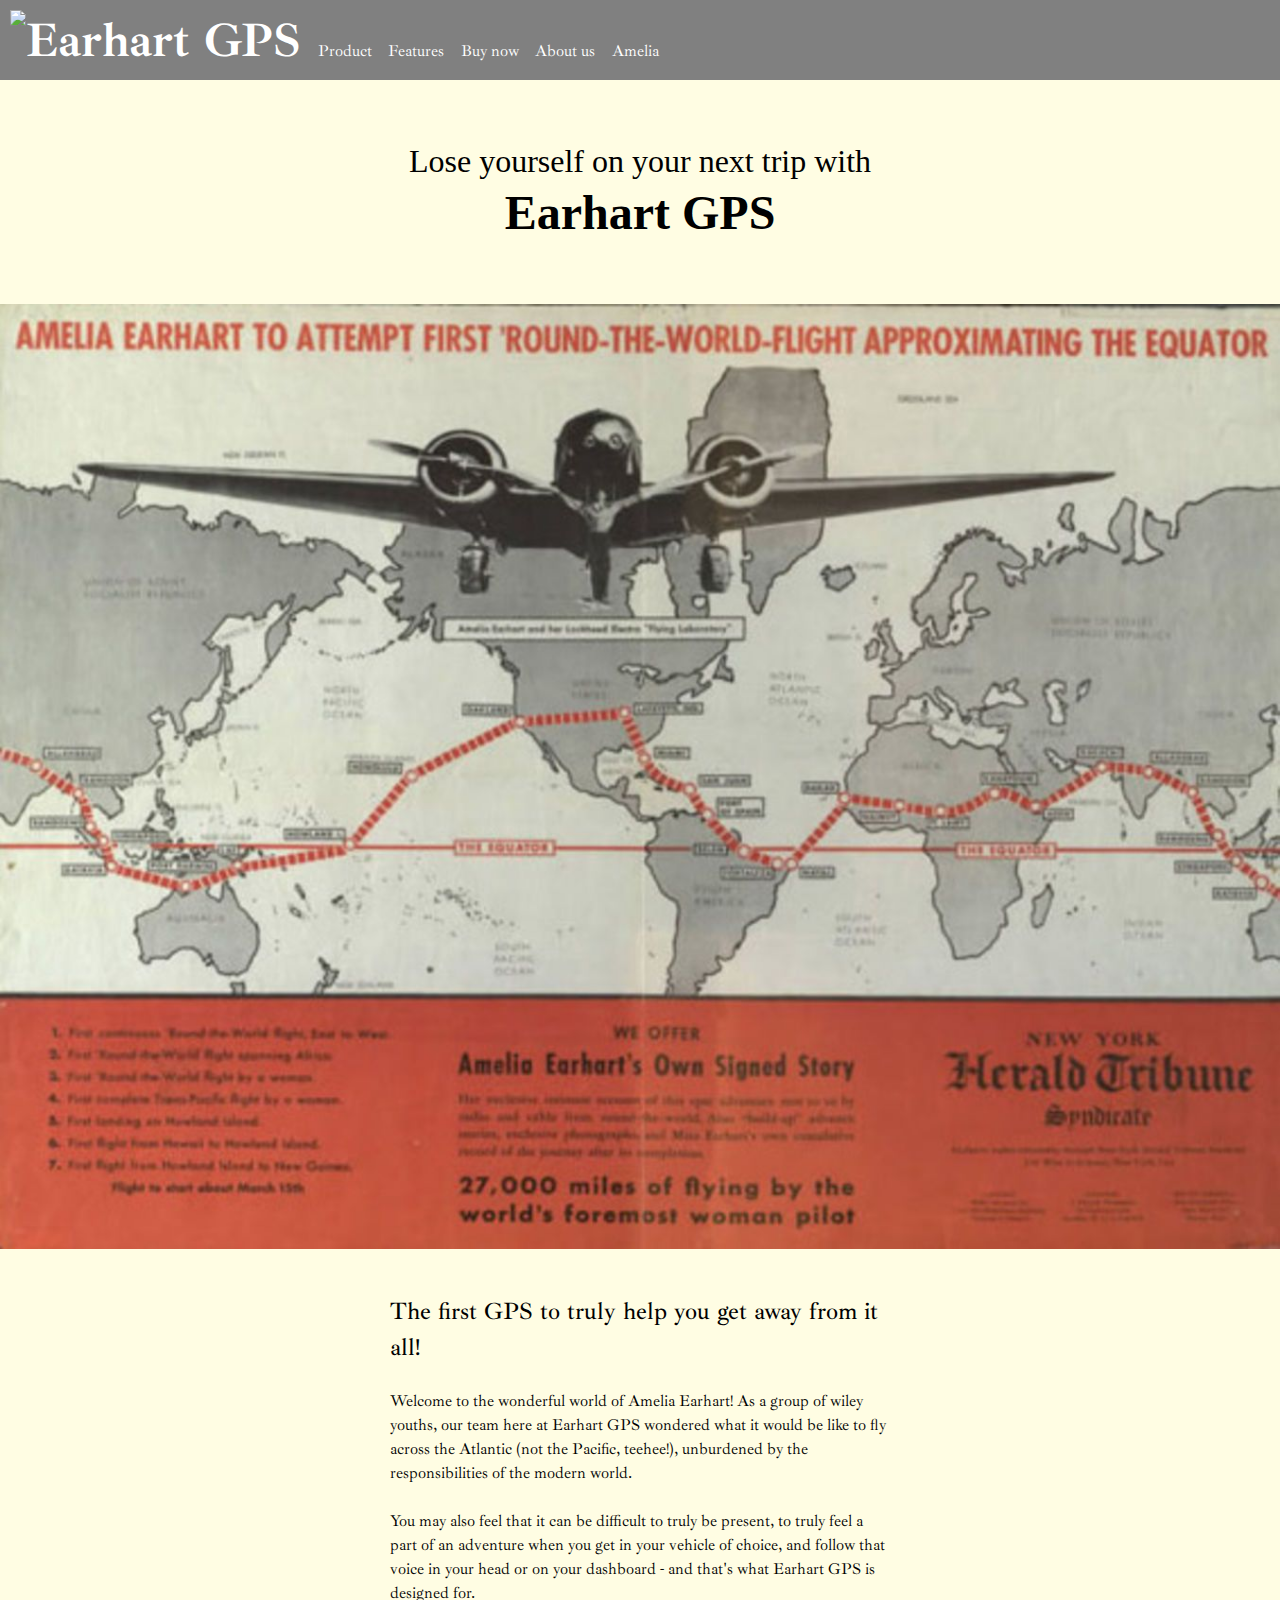
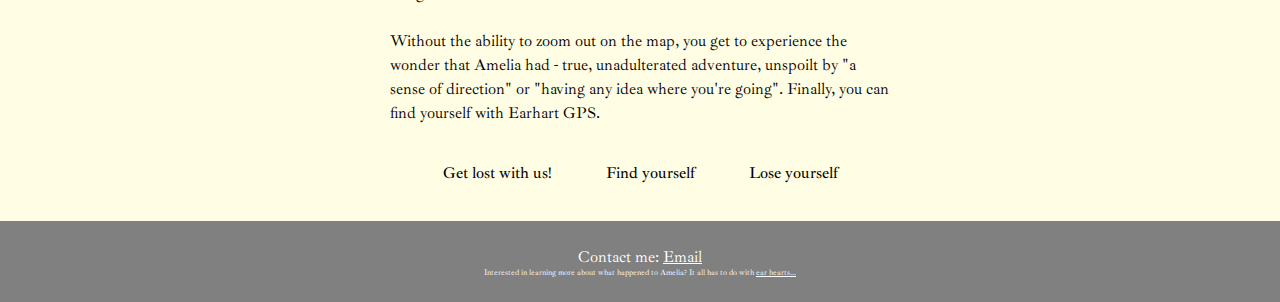
==== unit_4/index.html @ b5fd8235 "Unit_4" ====
<!DOCTYPE html>
<html>
	<head>
		<title>Earhart GPS, Inc.</title>
		<link rel="stylesheet" type="text/css" href="css/style.css">
	</head>
	<body>
		<header>
			<nav>
				<a href="index.html"><img class="logo" src="#" alt="Earhart GPS" title="Earhart GPS - let's go place!"></a>
				<a href="#">Product</a>
				<a href="#">Features</a>
				<a href="#">Buy now</a>
				<a href="#">About us</a>
				<a href="#">Amelia</a>
			</nav>
		</header>
		<main>
			<section id='slogan-box'>
				<h1 class="slogan">Lose yourself on your next trip with</h1> 
				<h1 class='slogan logo'>Earhart GPS</h1>
				</h>
			</section>
			<section id="main-image">
				<img src="images/earhart-map.jpg" alt="Map of Amelia Earhart's last flight" title="And what a flight she had!">
			</section>
			<section id='main-section'>
				<p id="first-line">The first GPS to truly help you get away from it all!</p>
				<p>Welcome to the wonderful world of Amelia Earhart! As a group of wiley youths, our team here at Earhart GPS wondered what it would be like to fly across the Atlantic (not the Pacific, teehee!), unburdened by the responsibilities of the modern world.</p>

				<p>You may also feel that it can be difficult to truly be present, to truly feel a part of an adventure when you get in your vehicle of choice, and follow that voice in your head or on your dashboard - and that's what Earhart GPS is designed for.</p>

				<p>Without the ability to zoom out on the map, you get to experience the wonder that Amelia had - true, unadulterated adventure, unspoilt by "a sense of direction" or "having any idea where you're going". Finally, you can find <italic>yourself</italic> with Earhart GPS.</p>
			</section>
			<section id="main-links">
				<a href="#">Get lost with us!</a>

				<a href="#">Find yourself</a>

				<a  href="#">Lose yourself</a>
			</section>
		</main>
		<footer>
			<p>Contact me: <a href="mailto:peterdurlacher@gmail.com?subject=I LOVE YOU PETER DURLACHER read more below">Email</a></p>
			<p id="secrets">Interested in learning more about what happened to Amelia? It all has to do with <a href="https://en.wikipedia.org/wiki/Inner_ear#Equilibrium">ear hearts...</a></p>
	</body>
</html>
---- unit_4/css/style.css ----
@import url('https://fonts.googleapis.com/css?family=IM+Fell+Great+Primer+SC|Ibarra+Real+Nova&display=swap');
* {
	margin:0; 
	padding:0;
	font-family:"Ibarra Real Nova",Arial,sans-serif;
}
header {
	padding:10px;
	background-color:grey;
}
nav a {
	margin-right: 1%;
	margin-bottom:0px;
	text-decoration:none;
	color:white;
}
body {
	background-color:#FFFDE3;
}
main {
	font-size:16px;
}
/*main {
	background-image: url("../images/Amelia_Earhart_flight_route.svg");
	background-size: cover;
	background-repeat: no-repeat;
}*/

img {
	width:100%;
}
h1 {
	margin:5px;

}
main a {
	padding-left:5%;
	padding-right:5%;
	font-weight:500;
	color:black;
	text-decoration:none;
}

main p {
	font-weight:250;
	margin: 0 0 1.5rem;
	line-height: 1.5em;
}

section {
	margin: 3% auto;
	max-width:500px;
}

footer {
	padding-top:2%;
	padding-bottom:2%;
}
footer, footer a {
	background-color:grey;
	color:white;
}

footer p {
	text-align:center;
}

.slogan {
	font-weight:200;
	font-size:2em;
	text-align:center;
	font-family:'IM Fell Great Primer SC';
}
.logo {
	font-size:3em;
	font-weight:bold;
}
#slogan-box {
	padding-left:5%;
	padding-right:5%;
	padding-top:20px;
	padding-bottom:20px;
	max-width:none;
}
#first-line {
	font-size: 1.5em;
	font-weight: 500;
}

#main-section {
	width:75%;
}

#main-image {
	width:100%;
	max-width:none;
}



#main-links {
	text-align: center;
}

#secrets {
	font-size:0.5em;
}
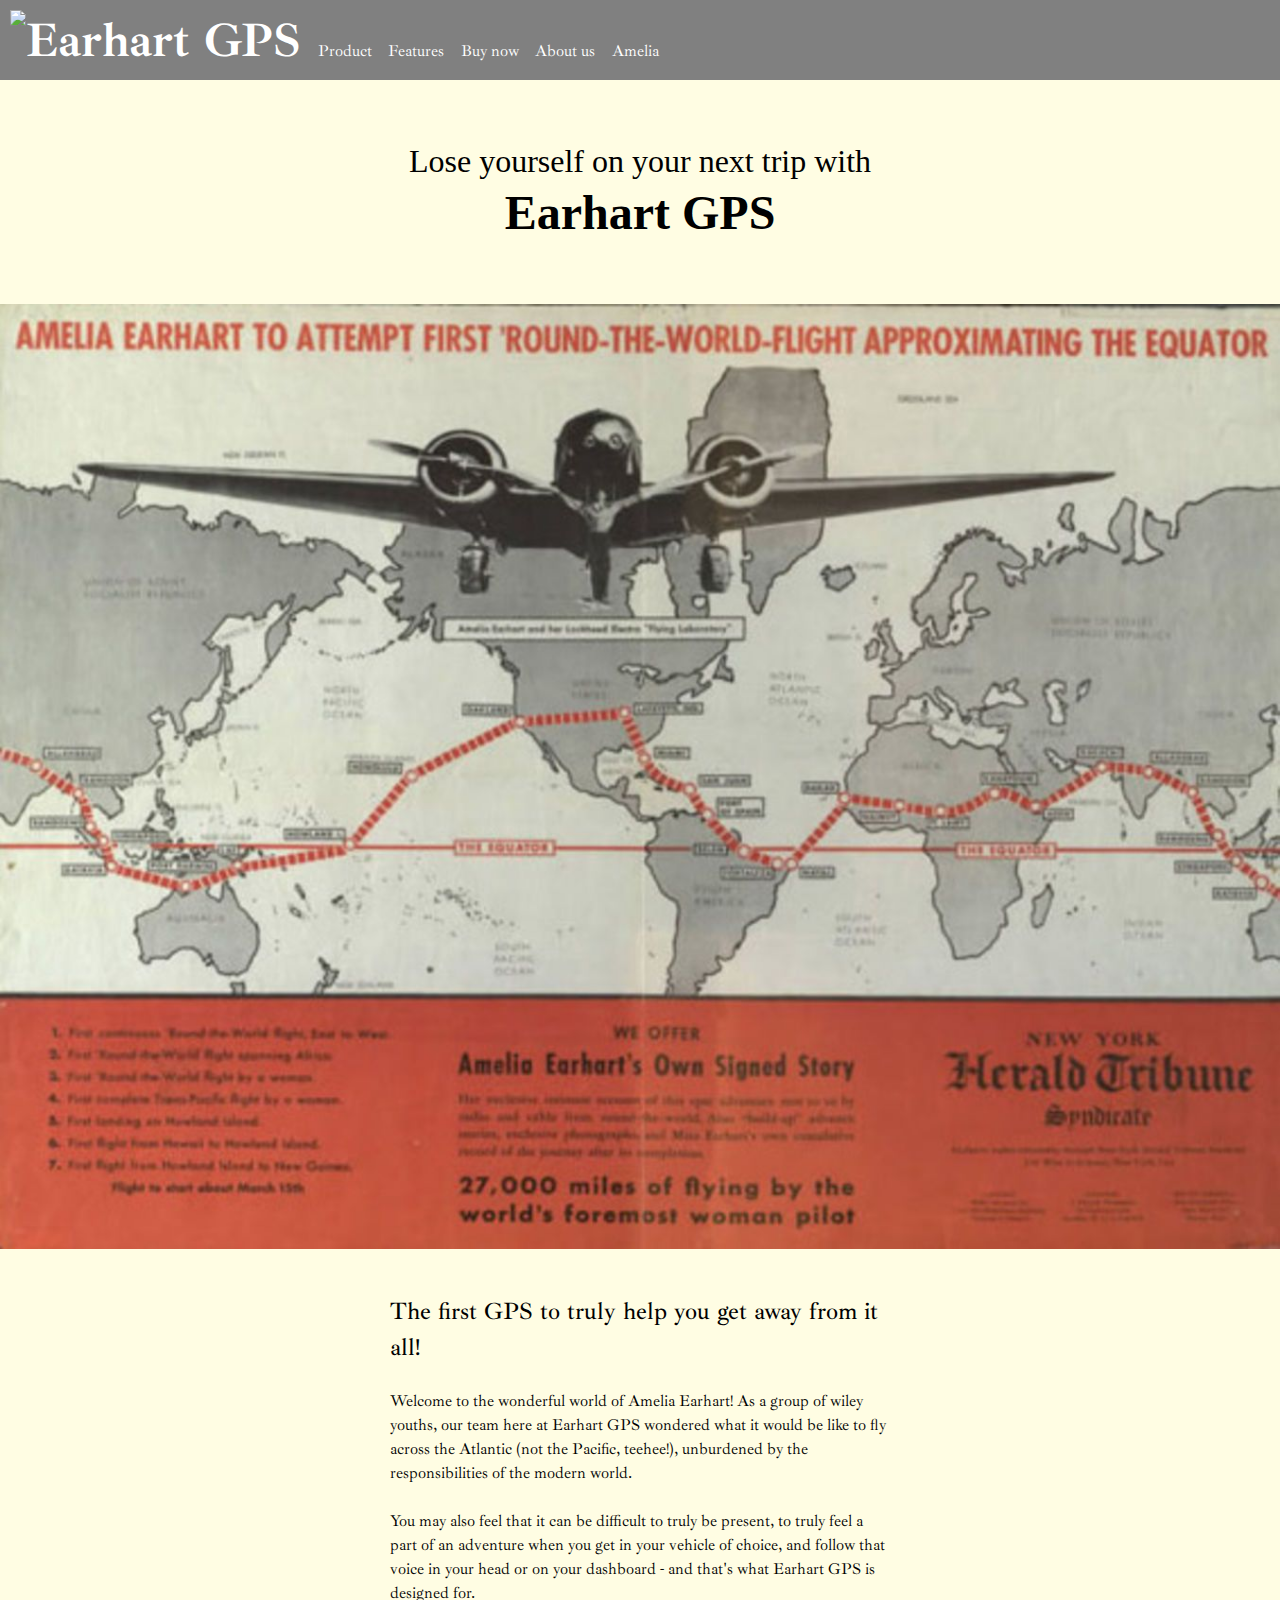
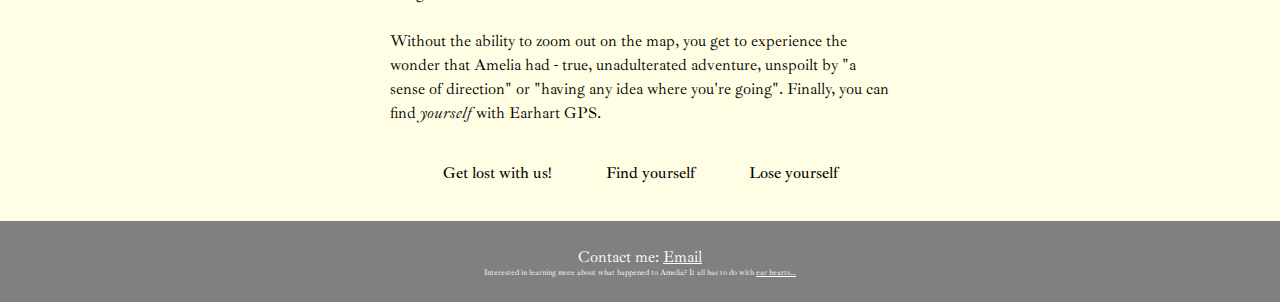
==== commit 2c050cfa: "corrected errors" ====
--- a/unit_4/index.html
+++ b/unit_4/index.html
@@ -19,7 +19,6 @@
 			<section id='slogan-box'>
 				<h1 class="slogan">Lose yourself on your next trip with</h1> 
 				<h1 class='slogan logo'>Earhart GPS</h1>
-				</h>
 			</section>
 			<section id="main-image">
 				<img src="images/earhart-map.jpg" alt="Map of Amelia Earhart's last flight" title="And what a flight she had!">
@@ -30,7 +29,7 @@
 
 				<p>You may also feel that it can be difficult to truly be present, to truly feel a part of an adventure when you get in your vehicle of choice, and follow that voice in your head or on your dashboard - and that's what Earhart GPS is designed for.</p>
 
-				<p>Without the ability to zoom out on the map, you get to experience the wonder that Amelia had - true, unadulterated adventure, unspoilt by "a sense of direction" or "having any idea where you're going". Finally, you can find <italic>yourself</italic> with Earhart GPS.</p>
+				<p>Without the ability to zoom out on the map, you get to experience the wonder that Amelia had - true, unadulterated adventure, unspoilt by "a sense of direction" or "having any idea where you're going". Finally, you can find <i>yourself</i> with Earhart GPS.</p>
 			</section>
 			<section id="main-links">
 				<a href="#">Get lost with us!</a>
@@ -41,7 +40,8 @@
 			</section>
 		</main>
 		<footer>
-			<p>Contact me: <a href="mailto:peterdurlacher@gmail.com?subject=I LOVE YOU PETER DURLACHER read more below">Email</a></p>
+			<p>Contact me: <a href="mailto:peterdurlacher@gmail.com?subject=I+LOVE+YOU+PETER+DURLACHER+read+more+below">Email</a></p>
 			<p id="secrets">Interested in learning more about what happened to Amelia? It all has to do with <a href="https://en.wikipedia.org/wiki/Inner_ear#Equilibrium">ear hearts...</a></p>
+		</footer>
 	</body>
 </html>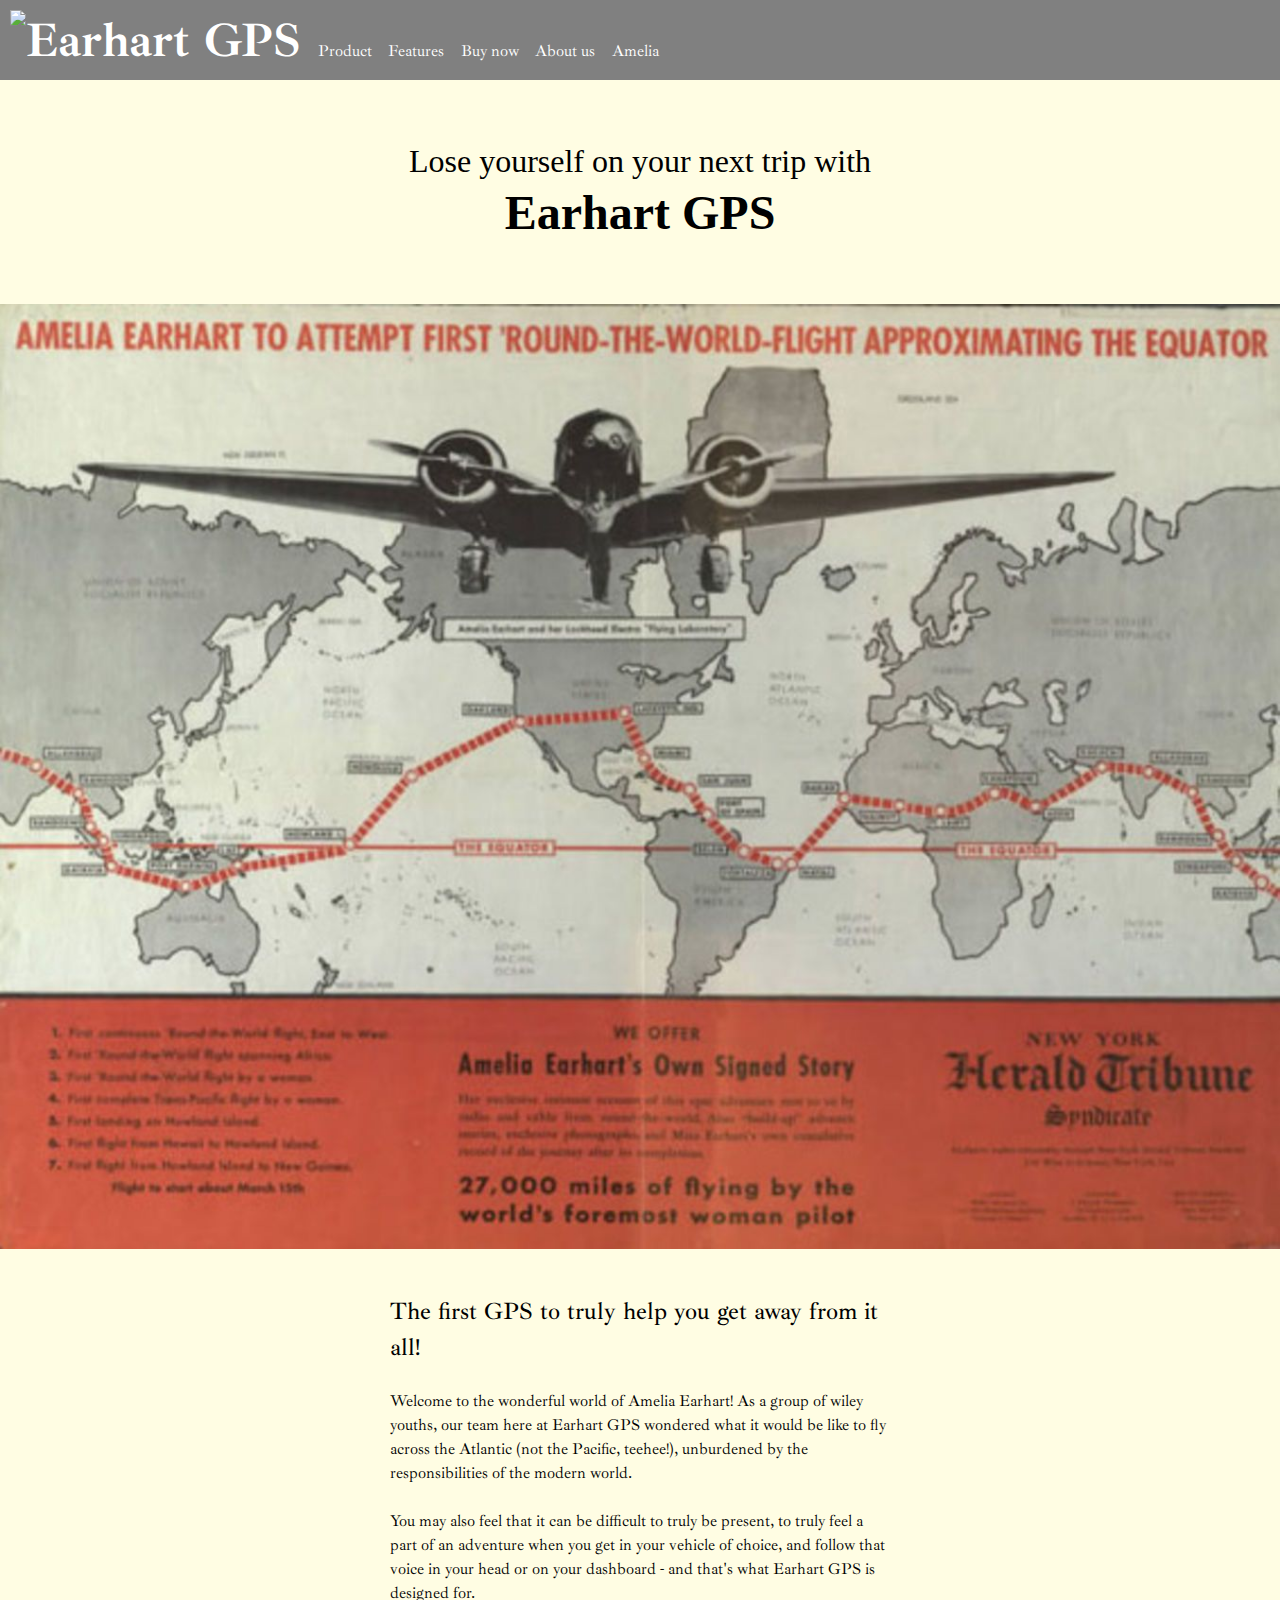
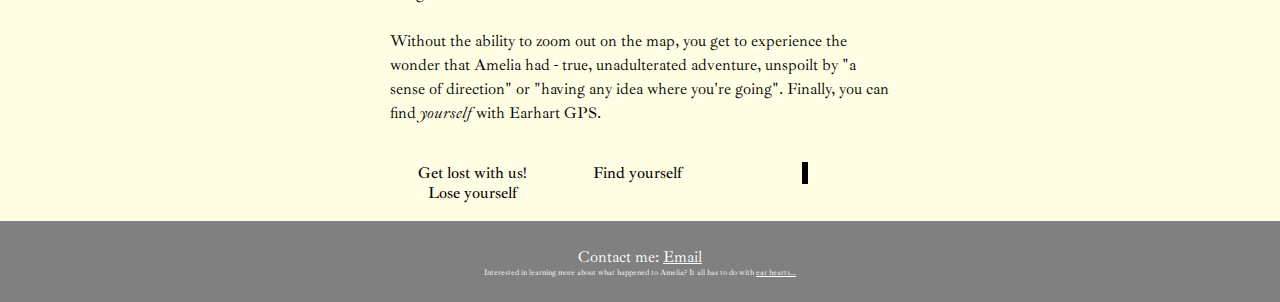
==== commit fbd88090: "unit 5" ====
--- a/unit_4/index.html
+++ b/unit_4/index.html
@@ -32,11 +32,15 @@
 				<p>Without the ability to zoom out on the map, you get to experience the wonder that Amelia had - true, unadulterated adventure, unspoilt by "a sense of direction" or "having any idea where you're going". Finally, you can find <i>yourself</i> with Earhart GPS.</p>
 			</section>
 			<section id="main-links">
-				<a href="#">Get lost with us!</a>
-
-				<a href="#">Find yourself</a>
-
-				<a  href="#">Lose yourself</a>
+				<span class="bottom-links">
+					<a href="#">Get lost with us!</a>
+				</span>
+				<span class="bottom-links">
+					<a href="#">Find yourself</a>
+				</span>
+				<span class="bottom-links">
+					<a  href="#">Lose yourself</a>
+				</span>
 			</section>
 		</main>
 		<footer>
--- a/unit_4/css/style.css
+++ b/unit_4/css/style.css
@@ -75,6 +75,12 @@
 	font-size:3em;
 	font-weight:bold;
 }
+
+.bottom-links {
+	width:33% auto;
+	border:1px black solid;
+
+}
 #slogan-box {
 	padding-left:5%;
 	padding-right:5%;
@@ -93,13 +99,20 @@
 
 #main-image {
 	width:100%;
-	max-width:none;
+	max-width:1354px;
 }
-
-
 
 #main-links {
 	text-align: center;
+	/*margin:0;*/
+	/*padding:0;*/
+}
+#main-links a {
+	width:33%;
+	display: block;
+	float:left;
+	margin:0;
+	padding:0;
 }
 
 #secrets {
